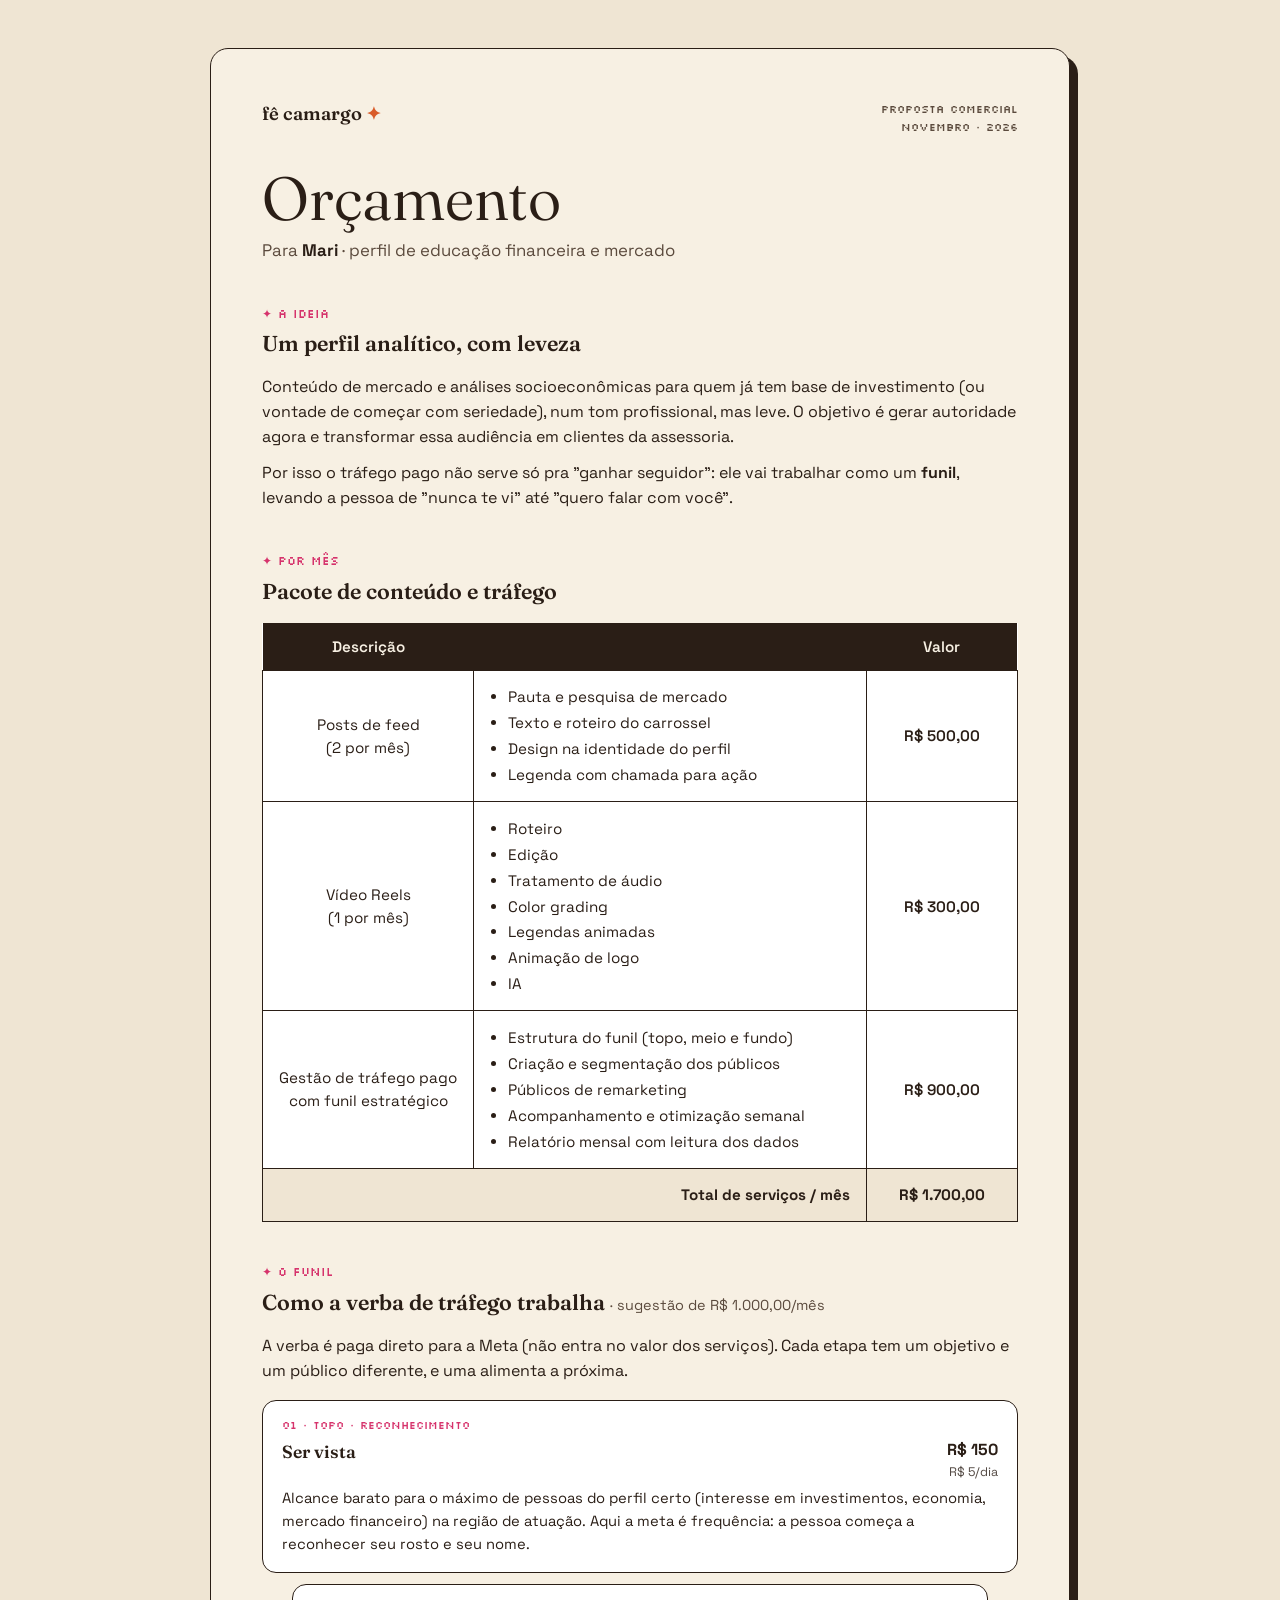
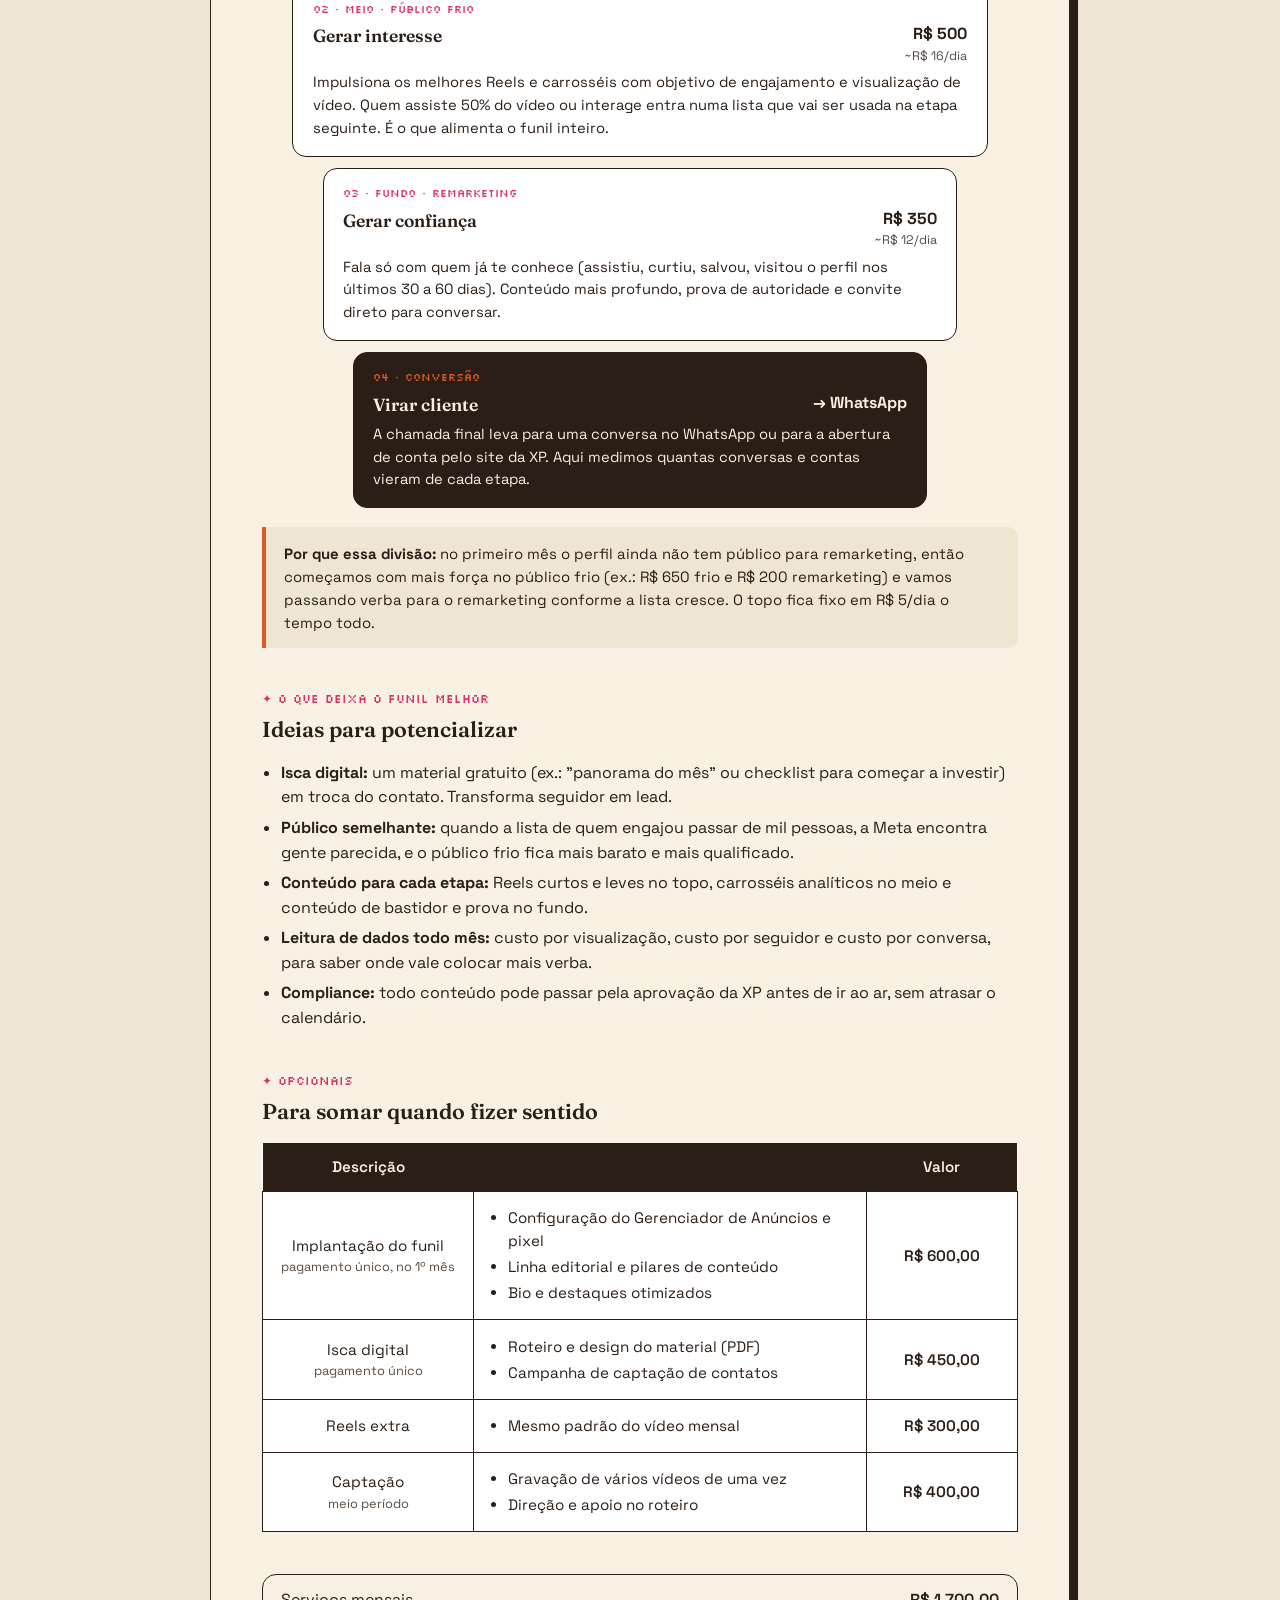
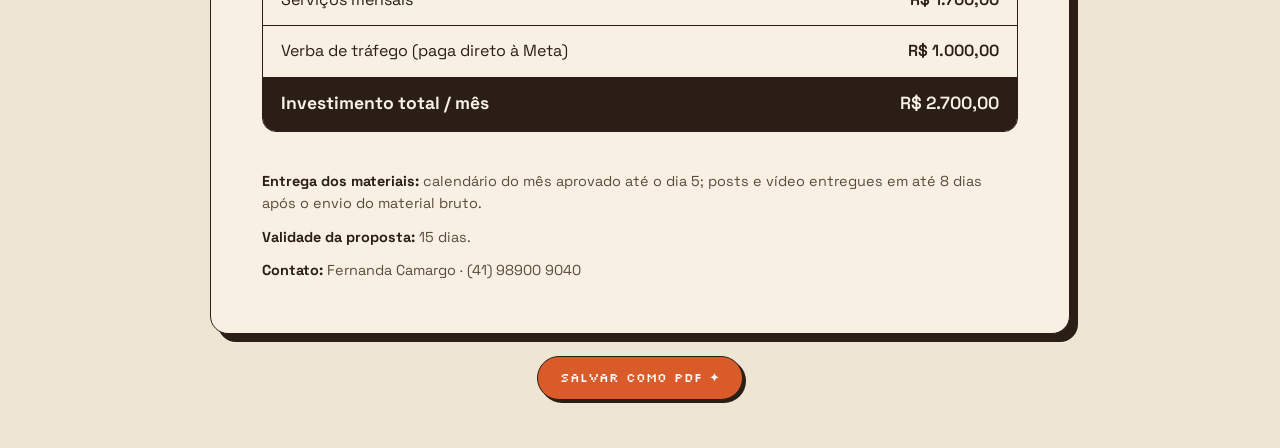
==== orcamentos/mari-mercado-q7m4.html @ 3ef26a36 "Adiciona area escondida de orcamentos e proposta da Mari Co-Authored-By: Claude Opus 5.5 <noreply@an" ====
<!DOCTYPE html>
<html lang="pt-BR">
<head>
  <meta charset="UTF-8" />
  <meta name="viewport" content="width=device-width, initial-scale=1.0" />
  <!-- página fora do ar público: não aparece no Google nem no menu do portfólio -->
  <meta name="robots" content="noindex, nofollow, noarchive" />
  <title>Orçamento · Mari</title>
  <link rel="preconnect" href="https://fonts.googleapis.com" />
  <link rel="preconnect" href="https://fonts.gstatic.com" crossorigin />
  <link href="https://fonts.googleapis.com/css2?family=Fraunces:opsz,wght@9..144,300..700&family=Space+Grotesk:wght@300..700&family=Silkscreen&display=swap" rel="stylesheet" />
  <link rel="stylesheet" href="orcamento.css" />
  <link rel="icon" href="data:image/svg+xml,<svg xmlns='http://www.w3.org/2000/svg' viewBox='0 0 100 100'><text y='.9em' font-size='90'>✦</text></svg>" />
</head>
<body>

  <main class="folha">

    <!-- ══════════ CABEÇALHO ══════════ -->
    <header class="topo">
      <span class="logo">fê camargo <span class="star">✦</span></span>
      <span class="meta">proposta comercial<br />novembro · 2026</span>
    </header>

    <h1>Orçamento</h1>
    <p class="para">Para <strong>Mari</strong> · perfil de educação financeira e mercado</p>

    <!-- ══════════ IDEIA ══════════ -->
    <span class="eyebrow">✦ a ideia</span>
    <h2>Um perfil analítico, com leveza</h2>
    <p>Conteúdo de mercado e análises socioeconômicas para quem já tem base de investimento (ou vontade de começar com seriedade), num tom profissional, mas leve. O objetivo é gerar autoridade agora e transformar essa audiência em clientes da assessoria.</p>
    <p>Por isso o tráfego pago não serve só pra "ganhar seguidor": ele vai trabalhar como um <strong>funil</strong>, levando a pessoa de "nunca te vi" até "quero falar com você".</p>

    <!-- ══════════ PACOTE MENSAL ══════════ -->
    <span class="eyebrow">✦ por mês</span>
    <h2>Pacote de conteúdo e tráfego</h2>

    <div class="tabela-wrap">
      <table>
        <thead>
          <tr><th>Descrição</th><th></th><th>Valor</th></tr>
        </thead>
        <tbody>
          <tr>
            <td>Posts de feed<br />(2 por mês)</td>
            <td>
              <ul>
                <li>Pauta e pesquisa de mercado</li>
                <li>Texto e roteiro do carrossel</li>
                <li>Design na identidade do perfil</li>
                <li>Legenda com chamada para ação</li>
              </ul>
            </td>
            <td>R$ 500,00</td>
          </tr>
          <tr>
            <td>Vídeo Reels<br />(1 por mês)</td>
            <td>
              <ul>
                <li>Roteiro</li>
                <li>Edição</li>
                <li>Tratamento de áudio</li>
                <li>Color grading</li>
                <li>Legendas animadas</li>
                <li>Animação de logo</li>
                <li>IA</li>
              </ul>
            </td>
            <td>R$ 300,00</td>
          </tr>
          <tr>
            <td>Gestão de tráfego pago<br />com funil estratégico</td>
            <td>
              <ul>
                <li>Estrutura do funil (topo, meio e fundo)</li>
                <li>Criação e segmentação dos públicos</li>
                <li>Públicos de remarketing</li>
                <li>Acompanhamento e otimização semanal</li>
                <li>Relatório mensal com leitura dos dados</li>
              </ul>
            </td>
            <td>R$ 900,00</td>
          </tr>
          <tr class="total">
            <td colspan="2">Total de serviços / mês</td>
            <td>R$ 1.700,00</td>
          </tr>
        </tbody>
      </table>
    </div>

    <!-- ══════════ FUNIL ══════════ -->
    <span class="eyebrow">✦ o funil</span>
    <h2>Como a verba de tráfego trabalha <small>· sugestão de R$ 1.000,00/mês</small></h2>
    <p>A verba é paga direto para a Meta (não entra no valor dos serviços). Cada etapa tem um objetivo e um público diferente, e uma alimenta a próxima.</p>

    <div class="funil" style="margin-top:1rem">
      <div class="etapa">
        <span class="etapa__tag">01 · topo · reconhecimento</span>
        <h3>Ser vista</h3>
        <span class="etapa__verba">R$ 150<small>R$ 5/dia</small></span>
        <p>Alcance barato para o máximo de pessoas do perfil certo (interesse em investimentos, economia, mercado financeiro) na região de atuação. Aqui a meta é frequência: a pessoa começa a reconhecer seu rosto e seu nome.</p>
      </div>
      <div class="etapa">
        <span class="etapa__tag">02 · meio · público frio</span>
        <h3>Gerar interesse</h3>
        <span class="etapa__verba">R$ 500<small>~R$ 16/dia</small></span>
        <p>Impulsiona os melhores Reels e carrosséis com objetivo de engajamento e visualização de vídeo. Quem assiste 50% do vídeo ou interage entra numa lista que vai ser usada na etapa seguinte. É o que alimenta o funil inteiro.</p>
      </div>
      <div class="etapa">
        <span class="etapa__tag">03 · fundo · remarketing</span>
        <h3>Gerar confiança</h3>
        <span class="etapa__verba">R$ 350<small>~R$ 12/dia</small></span>
        <p>Fala só com quem já te conhece (assistiu, curtiu, salvou, visitou o perfil nos últimos 30 a 60 dias). Conteúdo mais profundo, prova de autoridade e convite direto para conversar.</p>
      </div>
      <div class="etapa">
        <span class="etapa__tag">04 · conversão</span>
        <h3>Virar cliente</h3>
        <span class="etapa__verba">→ WhatsApp</span>
        <p>A chamada final leva para uma conversa no WhatsApp ou para a abertura de conta pelo site da XP. Aqui medimos quantas conversas e contas vieram de cada etapa.</p>
      </div>
    </div>

    <div class="nota">
      <strong>Por que essa divisão:</strong> no primeiro mês o perfil ainda não tem público para remarketing, então começamos com mais força no público frio (ex.: R$ 650 frio e R$ 200 remarketing) e vamos passando verba para o remarketing conforme a lista cresce. O topo fica fixo em R$ 5/dia o tempo todo.
    </div>

    <!-- ══════════ MELHORIAS ══════════ -->
    <span class="eyebrow">✦ o que deixa o funil melhor</span>
    <h2>Ideias para potencializar</h2>
    <ul class="lista">
      <li><strong>Isca digital:</strong> um material gratuito (ex.: "panorama do mês" ou checklist para começar a investir) em troca do contato. Transforma seguidor em lead.</li>
      <li><strong>Público semelhante:</strong> quando a lista de quem engajou passar de mil pessoas, a Meta encontra gente parecida, e o público frio fica mais barato e mais qualificado.</li>
      <li><strong>Conteúdo para cada etapa:</strong> Reels curtos e leves no topo, carrosséis analíticos no meio e conteúdo de bastidor e prova no fundo.</li>
      <li><strong>Leitura de dados todo mês:</strong> custo por visualização, custo por seguidor e custo por conversa, para saber onde vale colocar mais verba.</li>
      <li><strong>Compliance:</strong> todo conteúdo pode passar pela aprovação da XP antes de ir ao ar, sem atrasar o calendário.</li>
    </ul>

    <!-- ══════════ EXTRAS ══════════ -->
    <span class="eyebrow">✦ opcionais</span>
    <h2>Para somar quando fizer sentido</h2>
    <div class="tabela-wrap">
      <table>
        <thead>
          <tr><th>Descrição</th><th></th><th>Valor</th></tr>
        </thead>
        <tbody>
          <tr>
            <td>Implantação do funil<br /><span class="sub">pagamento único, no 1º mês</span></td>
            <td>
              <ul>
                <li>Configuração do Gerenciador de Anúncios e pixel</li>
                <li>Linha editorial e pilares de conteúdo</li>
                <li>Bio e destaques otimizados</li>
              </ul>
            </td>
            <td>R$ 600,00</td>
          </tr>
          <tr>
            <td>Isca digital<br /><span class="sub">pagamento único</span></td>
            <td>
              <ul>
                <li>Roteiro e design do material (PDF)</li>
                <li>Campanha de captação de contatos</li>
              </ul>
            </td>
            <td>R$ 450,00</td>
          </tr>
          <tr>
            <td>Reels extra</td>
            <td>
              <ul>
                <li>Mesmo padrão do vídeo mensal</li>
              </ul>
            </td>
            <td>R$ 300,00</td>
          </tr>
          <tr>
            <td>Captação<br /><span class="sub">meio período</span></td>
            <td>
              <ul>
                <li>Gravação de vários vídeos de uma vez</li>
                <li>Direção e apoio no roteiro</li>
              </ul>
            </td>
            <td>R$ 400,00</td>
          </tr>
        </tbody>
      </table>
    </div>

    <!-- ══════════ RESUMO ══════════ -->
    <div class="resumo">
      <div><span>Serviços mensais</span><span>R$ 1.700,00</span></div>
      <div><span>Verba de tráfego (paga direto à Meta)</span><span>R$ 1.000,00</span></div>
      <div><span>Investimento total / mês</span><span>R$ 2.700,00</span></div>
    </div>

    <!-- ══════════ RODAPÉ ══════════ -->
    <footer class="rodape">
      <p><strong>Entrega dos materiais:</strong> calendário do mês aprovado até o dia 5; posts e vídeo entregues em até 8 dias após o envio do material bruto.</p>
      <p><strong>Validade da proposta:</strong> 15 dias.</p>
      <p><strong>Contato:</strong> Fernanda Camargo · (41) 98900 9040</p>
    </footer>

  </main>

  <div class="acoes">
    <button type="button" onclick="window.print()">salvar como PDF ✦</button>
  </div>

</body>
</html>
---- orcamentos/orcamento.css ----
/* ═══════════════════════════════════════════
   Orçamentos · Fernanda Camargo
   Base compartilhada por todas as propostas
   ═══════════════════════════════════════════ */

:root {
  --paper: #efe5d3;
  --paper-2: #f7f0e3;
  --ink: #2a1e16;
  --ink-soft: #5b4a3d;
  --wine: #8e2b25;
  --orange: #d95b29;
  --pink: #d6336c;
  --line: #2a1e16;
  --font-display: "Fraunces", serif;
  --font-body: "Space Grotesk", sans-serif;
  --font-pixel: "Silkscreen", monospace;
}

* { margin: 0; padding: 0; box-sizing: border-box; }

body {
  font-family: var(--font-body);
  background: var(--paper);
  color: var(--ink);
  line-height: 1.55;
  padding: clamp(1rem, 4vw, 3rem) 16px;
}

.folha {
  max-width: 860px;
  margin: 0 auto;
  background: var(--paper-2);
  border: 1.5px solid var(--line);
  border-radius: 18px;
  padding: clamp(1.4rem, 5vw, 3.2rem);
  box-shadow: 8px 8px 0 var(--ink);
}

.topo { display: flex; justify-content: space-between; align-items: flex-start; gap: 1rem; flex-wrap: wrap; }
.logo { font-family: var(--font-display); font-weight: 600; font-size: 1.15rem; }
.logo .star { color: var(--orange); }
.meta { font-family: var(--font-pixel); font-size: 0.7rem; text-align: right; color: var(--ink-soft); }

h1 {
  font-family: var(--font-display);
  font-weight: 350;
  font-size: clamp(2.4rem, 8vw, 3.8rem);
  line-height: 1.05;
  margin: 2rem 0 0.4rem;
}
.para { font-size: 1.05rem; color: var(--ink-soft); }
.para strong { color: var(--ink); }

h2 {
  font-family: var(--font-display);
  font-weight: 600;
  font-size: 1.35rem;
  margin: 2.6rem 0 0.9rem;
}
h2 small { font-family: var(--font-body); font-weight: 400; font-size: 0.9rem; color: var(--ink-soft); }

.eyebrow {
  font-family: var(--font-pixel);
  font-size: 0.72rem;
  color: var(--pink);
  display: block;
  margin-top: 2.6rem;
}
.eyebrow + h2 { margin-top: 0.3rem; }

p + p { margin-top: 0.7rem; }

/* ── Tabela no estilo das propostas ─────── */
.tabela-wrap { overflow-x: auto; }
table { width: 100%; border-collapse: collapse; background: #fff; font-size: 0.95rem; }
th {
  background: var(--ink);
  color: var(--paper-2);
  font-weight: 600;
  padding: 0.75rem 1rem;
  text-align: center;
}
td { border: 1px solid var(--line); padding: 0.9rem 1rem; vertical-align: middle; }
td:first-child { text-align: center; width: 28%; }
td:last-child { text-align: center; width: 20%; white-space: nowrap; font-weight: 600; }
td ul { padding-left: 1.1rem; }
td li + li { margin-top: 0.15rem; }
td .sub { display: block; font-weight: 400; font-size: 0.8rem; color: var(--ink-soft); }
tr.total td { background: var(--paper); font-weight: 700; }
tr.total td:first-child { text-align: right; }

/* ── Funil ─────────────────────────────── */
.funil { display: grid; gap: 0.7rem; margin-top: 0.4rem; }
.etapa {
  margin: 0 auto;
  width: 100%;
  border: 1.5px solid var(--line);
  border-radius: 14px;
  padding: 1rem 1.2rem;
  background: #fff;
  display: grid;
  grid-template-columns: 1fr auto;
  gap: 0.3rem 1rem;
}
.etapa:nth-child(2) { width: 92%; }
.etapa:nth-child(3) { width: 84%; }
.etapa:nth-child(4) { width: 76%; background: var(--ink); color: var(--paper-2); }
.etapa:nth-child(4) .etapa__tag { color: var(--orange); }
.etapa__tag { font-family: var(--font-pixel); font-size: 0.68rem; color: var(--pink); grid-column: 1 / -1; }
.etapa h3 { font-family: var(--font-display); font-weight: 600; font-size: 1.1rem; }
.etapa__verba { font-weight: 700; text-align: right; white-space: nowrap; }
.etapa__verba small { display: block; font-weight: 400; font-size: 0.78rem; opacity: 0.8; }
.etapa p { grid-column: 1 / -1; font-size: 0.92rem; }

.nota {
  margin-top: 1.2rem;
  border-left: 4px solid var(--orange);
  background: var(--paper);
  padding: 0.9rem 1.1rem;
  border-radius: 0 10px 10px 0;
  font-size: 0.93rem;
}

.lista { padding-left: 1.2rem; }
.lista li + li { margin-top: 0.35rem; }

.resumo {
  margin-top: 2.6rem;
  border: 1.5px solid var(--line);
  border-radius: 14px;
  overflow: hidden;
}
.resumo div { display: flex; justify-content: space-between; gap: 1rem; padding: 0.8rem 1.1rem; border-bottom: 1px solid var(--line); }
.resumo div:last-child { border-bottom: 0; background: var(--ink); color: var(--paper-2); font-weight: 700; font-size: 1.1rem; }
.resumo span:last-child { white-space: nowrap; font-weight: 600; }

.rodape { margin-top: 2.4rem; font-size: 0.9rem; color: var(--ink-soft); }
.rodape strong { color: var(--ink); }

.acoes { max-width: 860px; margin: 1.4rem auto 0; text-align: center; }
.acoes button {
  font: inherit;
  font-family: var(--font-pixel);
  font-size: 0.8rem;
  background: var(--orange);
  color: #fff;
  border: 1.5px solid var(--ink);
  border-radius: 999px;
  padding: 0.7rem 1.4rem;
  cursor: pointer;
  box-shadow: 3px 3px 0 var(--ink);
}

@media (max-width: 560px) {
  .etapa:nth-child(n) { width: 100%; }
  td { padding: 0.7rem; }
  .meta { text-align: left; }
}

/* ── Impressão / salvar como PDF ───────── */
@media print {
  @page { margin: 12mm; }
  body { background: #fff; padding: 0; }
  .folha { box-shadow: none; border: 0; padding: 0; max-width: none; }
  .acoes { display: none; }
  .etapa, tr, .resumo, .nota { break-inside: avoid; }
  * { -webkit-print-color-adjust: exact; print-color-adjust: exact; }
}
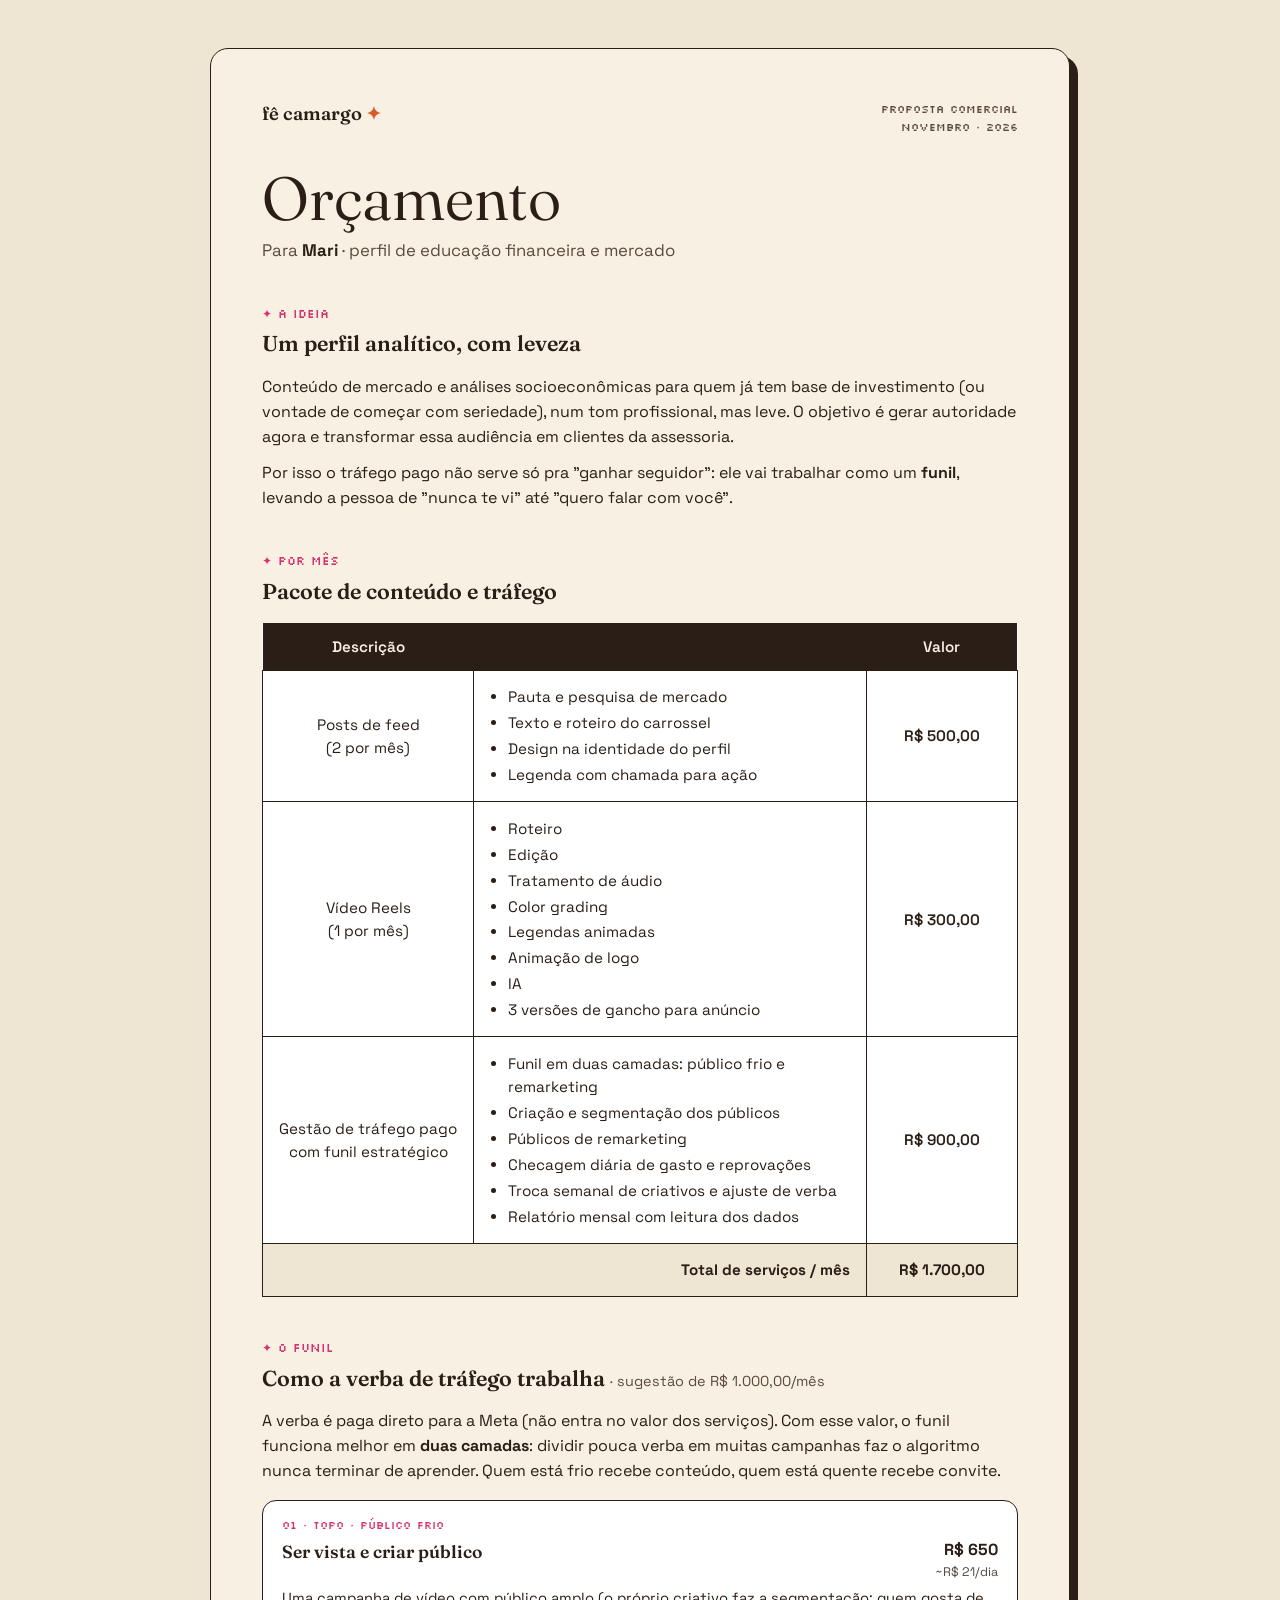
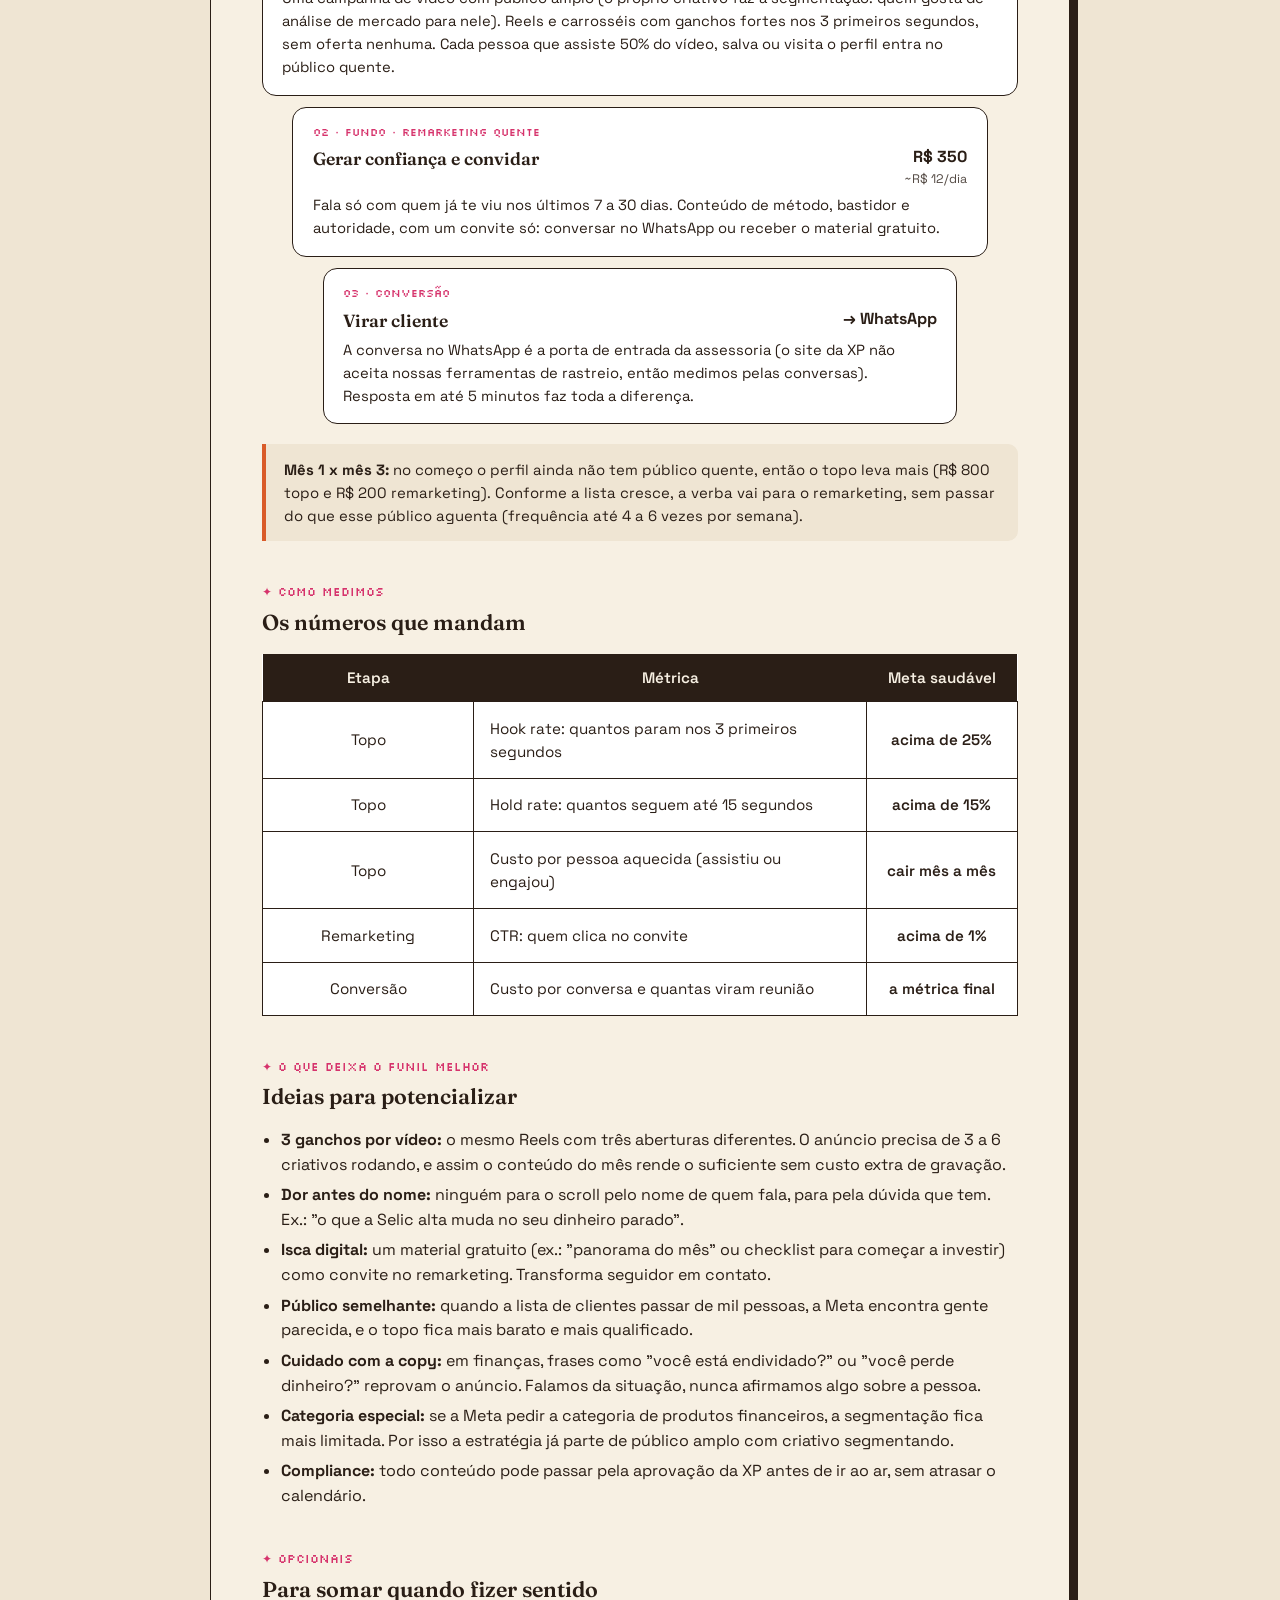
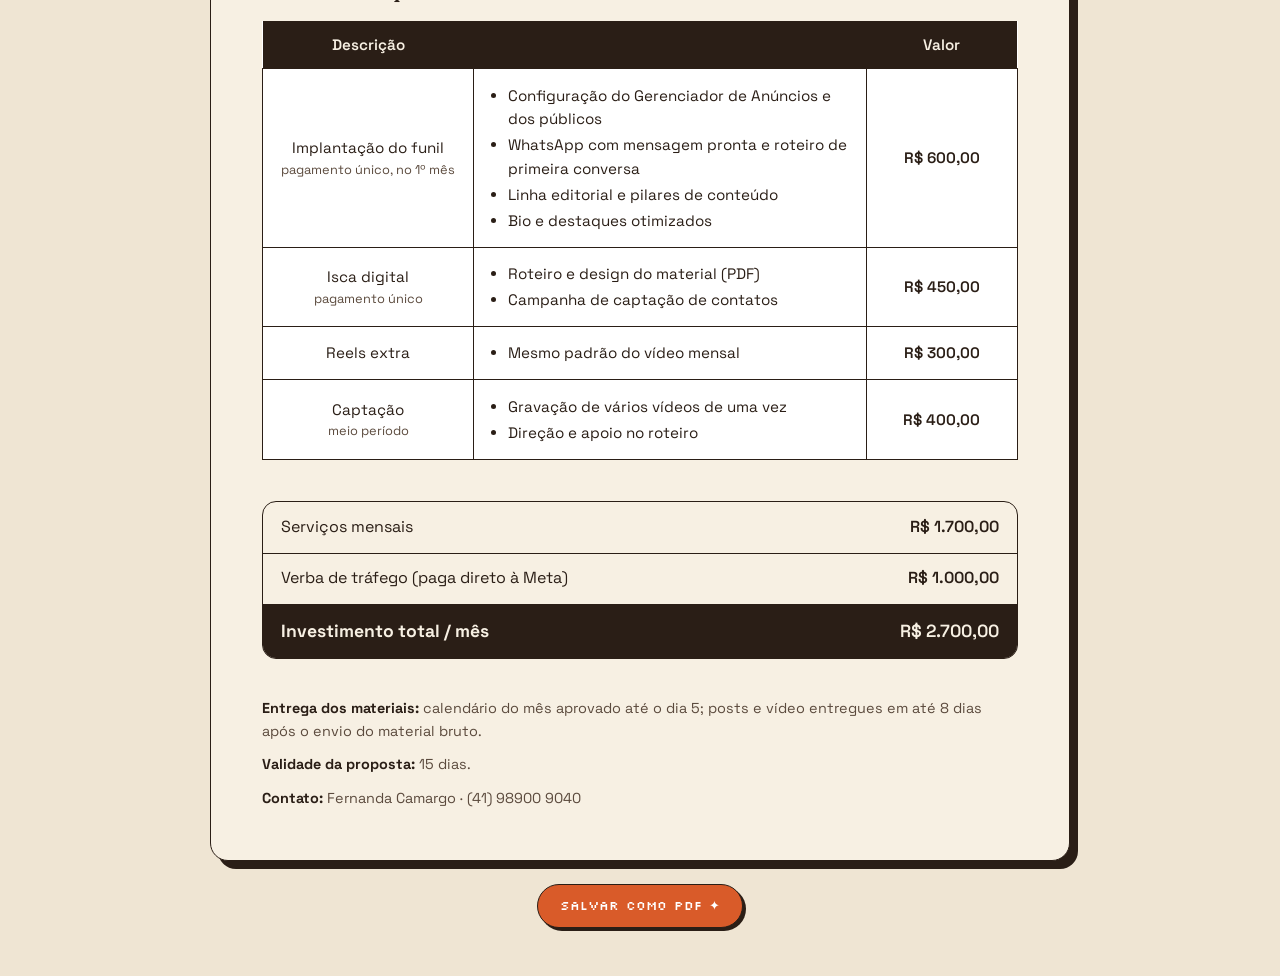
==== commit 43cd7dab: "Ajusta funil da proposta da Mari com base no guia do Pingu Funil em duas camadas para conta pequena," ====
--- a/orcamentos/mari-mercado-q7m4.html
+++ b/orcamentos/mari-mercado-q7m4.html
@@ -64,6 +64,7 @@
                 <li>Legendas animadas</li>
                 <li>Animação de logo</li>
                 <li>IA</li>
+                <li>3 versões de gancho para anúncio</li>
               </ul>
             </td>
             <td>R$ 300,00</td>
@@ -72,10 +73,11 @@
             <td>Gestão de tráfego pago<br />com funil estratégico</td>
             <td>
               <ul>
-                <li>Estrutura do funil (topo, meio e fundo)</li>
+                <li>Funil em duas camadas: público frio e remarketing</li>
                 <li>Criação e segmentação dos públicos</li>
                 <li>Públicos de remarketing</li>
-                <li>Acompanhamento e otimização semanal</li>
+                <li>Checagem diária de gasto e reprovações</li>
+                <li>Troca semanal de criativos e ajuste de verba</li>
                 <li>Relatório mensal com leitura dos dados</li>
               </ul>
             </td>
@@ -92,47 +94,61 @@
     <!-- ══════════ FUNIL ══════════ -->
     <span class="eyebrow">✦ o funil</span>
     <h2>Como a verba de tráfego trabalha <small>· sugestão de R$ 1.000,00/mês</small></h2>
-    <p>A verba é paga direto para a Meta (não entra no valor dos serviços). Cada etapa tem um objetivo e um público diferente, e uma alimenta a próxima.</p>
+    <p>A verba é paga direto para a Meta (não entra no valor dos serviços). Com esse valor, o funil funciona melhor em <strong>duas camadas</strong>: dividir pouca verba em muitas campanhas faz o algoritmo nunca terminar de aprender. Quem está frio recebe conteúdo, quem está quente recebe convite.</p>
 
     <div class="funil" style="margin-top:1rem">
       <div class="etapa">
-        <span class="etapa__tag">01 · topo · reconhecimento</span>
-        <h3>Ser vista</h3>
-        <span class="etapa__verba">R$ 150<small>R$ 5/dia</small></span>
-        <p>Alcance barato para o máximo de pessoas do perfil certo (interesse em investimentos, economia, mercado financeiro) na região de atuação. Aqui a meta é frequência: a pessoa começa a reconhecer seu rosto e seu nome.</p>
+        <span class="etapa__tag">01 · topo · público frio</span>
+        <h3>Ser vista e criar público</h3>
+        <span class="etapa__verba">R$ 650<small>~R$ 21/dia</small></span>
+        <p>Uma campanha de vídeo com público amplo (o próprio criativo faz a segmentação: quem gosta de análise de mercado para nele). Reels e carrosséis com ganchos fortes nos 3 primeiros segundos, sem oferta nenhuma. Cada pessoa que assiste 50% do vídeo, salva ou visita o perfil entra no público quente.</p>
       </div>
       <div class="etapa">
-        <span class="etapa__tag">02 · meio · público frio</span>
-        <h3>Gerar interesse</h3>
-        <span class="etapa__verba">R$ 500<small>~R$ 16/dia</small></span>
-        <p>Impulsiona os melhores Reels e carrosséis com objetivo de engajamento e visualização de vídeo. Quem assiste 50% do vídeo ou interage entra numa lista que vai ser usada na etapa seguinte. É o que alimenta o funil inteiro.</p>
+        <span class="etapa__tag">02 · fundo · remarketing quente</span>
+        <h3>Gerar confiança e convidar</h3>
+        <span class="etapa__verba">R$ 350<small>~R$ 12/dia</small></span>
+        <p>Fala só com quem já te viu nos últimos 7 a 30 dias. Conteúdo de método, bastidor e autoridade, com um convite só: conversar no WhatsApp ou receber o material gratuito.</p>
       </div>
       <div class="etapa">
-        <span class="etapa__tag">03 · fundo · remarketing</span>
-        <h3>Gerar confiança</h3>
-        <span class="etapa__verba">R$ 350<small>~R$ 12/dia</small></span>
-        <p>Fala só com quem já te conhece (assistiu, curtiu, salvou, visitou o perfil nos últimos 30 a 60 dias). Conteúdo mais profundo, prova de autoridade e convite direto para conversar.</p>
-      </div>
-      <div class="etapa">
-        <span class="etapa__tag">04 · conversão</span>
+        <span class="etapa__tag">03 · conversão</span>
         <h3>Virar cliente</h3>
         <span class="etapa__verba">→ WhatsApp</span>
-        <p>A chamada final leva para uma conversa no WhatsApp ou para a abertura de conta pelo site da XP. Aqui medimos quantas conversas e contas vieram de cada etapa.</p>
+        <p>A conversa no WhatsApp é a porta de entrada da assessoria (o site da XP não aceita nossas ferramentas de rastreio, então medimos pelas conversas). Resposta em até 5 minutos faz toda a diferença.</p>
       </div>
     </div>
 
     <div class="nota">
-      <strong>Por que essa divisão:</strong> no primeiro mês o perfil ainda não tem público para remarketing, então começamos com mais força no público frio (ex.: R$ 650 frio e R$ 200 remarketing) e vamos passando verba para o remarketing conforme a lista cresce. O topo fica fixo em R$ 5/dia o tempo todo.
+      <strong>Mês 1 x mês 3:</strong> no começo o perfil ainda não tem público quente, então o topo leva mais (R$ 800 topo e R$ 200 remarketing). Conforme a lista cresce, a verba vai para o remarketing, sem passar do que esse público aguenta (frequência até 4 a 6 vezes por semana).
+    </div>
+
+    <!-- ══════════ MÉTRICAS ══════════ -->
+    <span class="eyebrow">✦ como medimos</span>
+    <h2>Os números que mandam</h2>
+    <div class="tabela-wrap">
+      <table>
+        <thead>
+          <tr><th>Etapa</th><th>Métrica</th><th>Meta saudável</th></tr>
+        </thead>
+        <tbody>
+          <tr><td>Topo</td><td>Hook rate: quantos param nos 3 primeiros segundos</td><td>acima de 25%</td></tr>
+          <tr><td>Topo</td><td>Hold rate: quantos seguem até 15 segundos</td><td>acima de 15%</td></tr>
+          <tr><td>Topo</td><td>Custo por pessoa aquecida (assistiu ou engajou)</td><td>cair mês a mês</td></tr>
+          <tr><td>Remarketing</td><td>CTR: quem clica no convite</td><td>acima de 1%</td></tr>
+          <tr><td>Conversão</td><td>Custo por conversa e quantas viram reunião</td><td>a métrica final</td></tr>
+        </tbody>
+      </table>
     </div>
 
     <!-- ══════════ MELHORIAS ══════════ -->
     <span class="eyebrow">✦ o que deixa o funil melhor</span>
     <h2>Ideias para potencializar</h2>
     <ul class="lista">
-      <li><strong>Isca digital:</strong> um material gratuito (ex.: "panorama do mês" ou checklist para começar a investir) em troca do contato. Transforma seguidor em lead.</li>
-      <li><strong>Público semelhante:</strong> quando a lista de quem engajou passar de mil pessoas, a Meta encontra gente parecida, e o público frio fica mais barato e mais qualificado.</li>
-      <li><strong>Conteúdo para cada etapa:</strong> Reels curtos e leves no topo, carrosséis analíticos no meio e conteúdo de bastidor e prova no fundo.</li>
-      <li><strong>Leitura de dados todo mês:</strong> custo por visualização, custo por seguidor e custo por conversa, para saber onde vale colocar mais verba.</li>
+      <li><strong>3 ganchos por vídeo:</strong> o mesmo Reels com três aberturas diferentes. O anúncio precisa de 3 a 6 criativos rodando, e assim o conteúdo do mês rende o suficiente sem custo extra de gravação.</li>
+      <li><strong>Dor antes do nome:</strong> ninguém para o scroll pelo nome de quem fala, para pela dúvida que tem. Ex.: "o que a Selic alta muda no seu dinheiro parado".</li>
+      <li><strong>Isca digital:</strong> um material gratuito (ex.: "panorama do mês" ou checklist para começar a investir) como convite no remarketing. Transforma seguidor em contato.</li>
+      <li><strong>Público semelhante:</strong> quando a lista de clientes passar de mil pessoas, a Meta encontra gente parecida, e o topo fica mais barato e mais qualificado.</li>
+      <li><strong>Cuidado com a copy:</strong> em finanças, frases como "você está endividado?" ou "você perde dinheiro?" reprovam o anúncio. Falamos da situação, nunca afirmamos algo sobre a pessoa.</li>
+      <li><strong>Categoria especial:</strong> se a Meta pedir a categoria de produtos financeiros, a segmentação fica mais limitada. Por isso a estratégia já parte de público amplo com criativo segmentando.</li>
       <li><strong>Compliance:</strong> todo conteúdo pode passar pela aprovação da XP antes de ir ao ar, sem atrasar o calendário.</li>
     </ul>
 
@@ -149,7 +165,8 @@
             <td>Implantação do funil<br /><span class="sub">pagamento único, no 1º mês</span></td>
             <td>
               <ul>
-                <li>Configuração do Gerenciador de Anúncios e pixel</li>
+                <li>Configuração do Gerenciador de Anúncios e dos públicos</li>
+                <li>WhatsApp com mensagem pronta e roteiro de primeira conversa</li>
                 <li>Linha editorial e pilares de conteúdo</li>
                 <li>Bio e destaques otimizados</li>
               </ul>
--- a/orcamentos/orcamento.css
+++ b/orcamentos/orcamento.css
@@ -154,8 +154,16 @@
 
 @media (max-width: 560px) {
   .etapa:nth-child(n) { width: 100%; }
-  td { padding: 0.7rem; }
   .meta { text-align: left; }
+  thead { display: none; }
+  table, tbody, tr, td { display: block; width: 100% !important; }
+  tr { border: 1px solid var(--line); border-top: 0; }
+  tr:first-child { border-top: 1px solid var(--line); }
+  td { border: 0; padding: 0.5rem 0.9rem; text-align: left !important; white-space: normal !important; }
+  td:first-child { background: var(--ink); color: var(--paper-2); font-weight: 600; }
+  td:first-child .sub { color: var(--paper); margin-left: 0.3rem; display: inline; }
+  td:last-child { font-size: 1.05rem; padding-bottom: 0.8rem; }
+  tr.total td:first-child { text-align: left !important; background: var(--ink); color: var(--paper-2); }
 }
 
 /* ── Impressão / salvar como PDF ───────── */
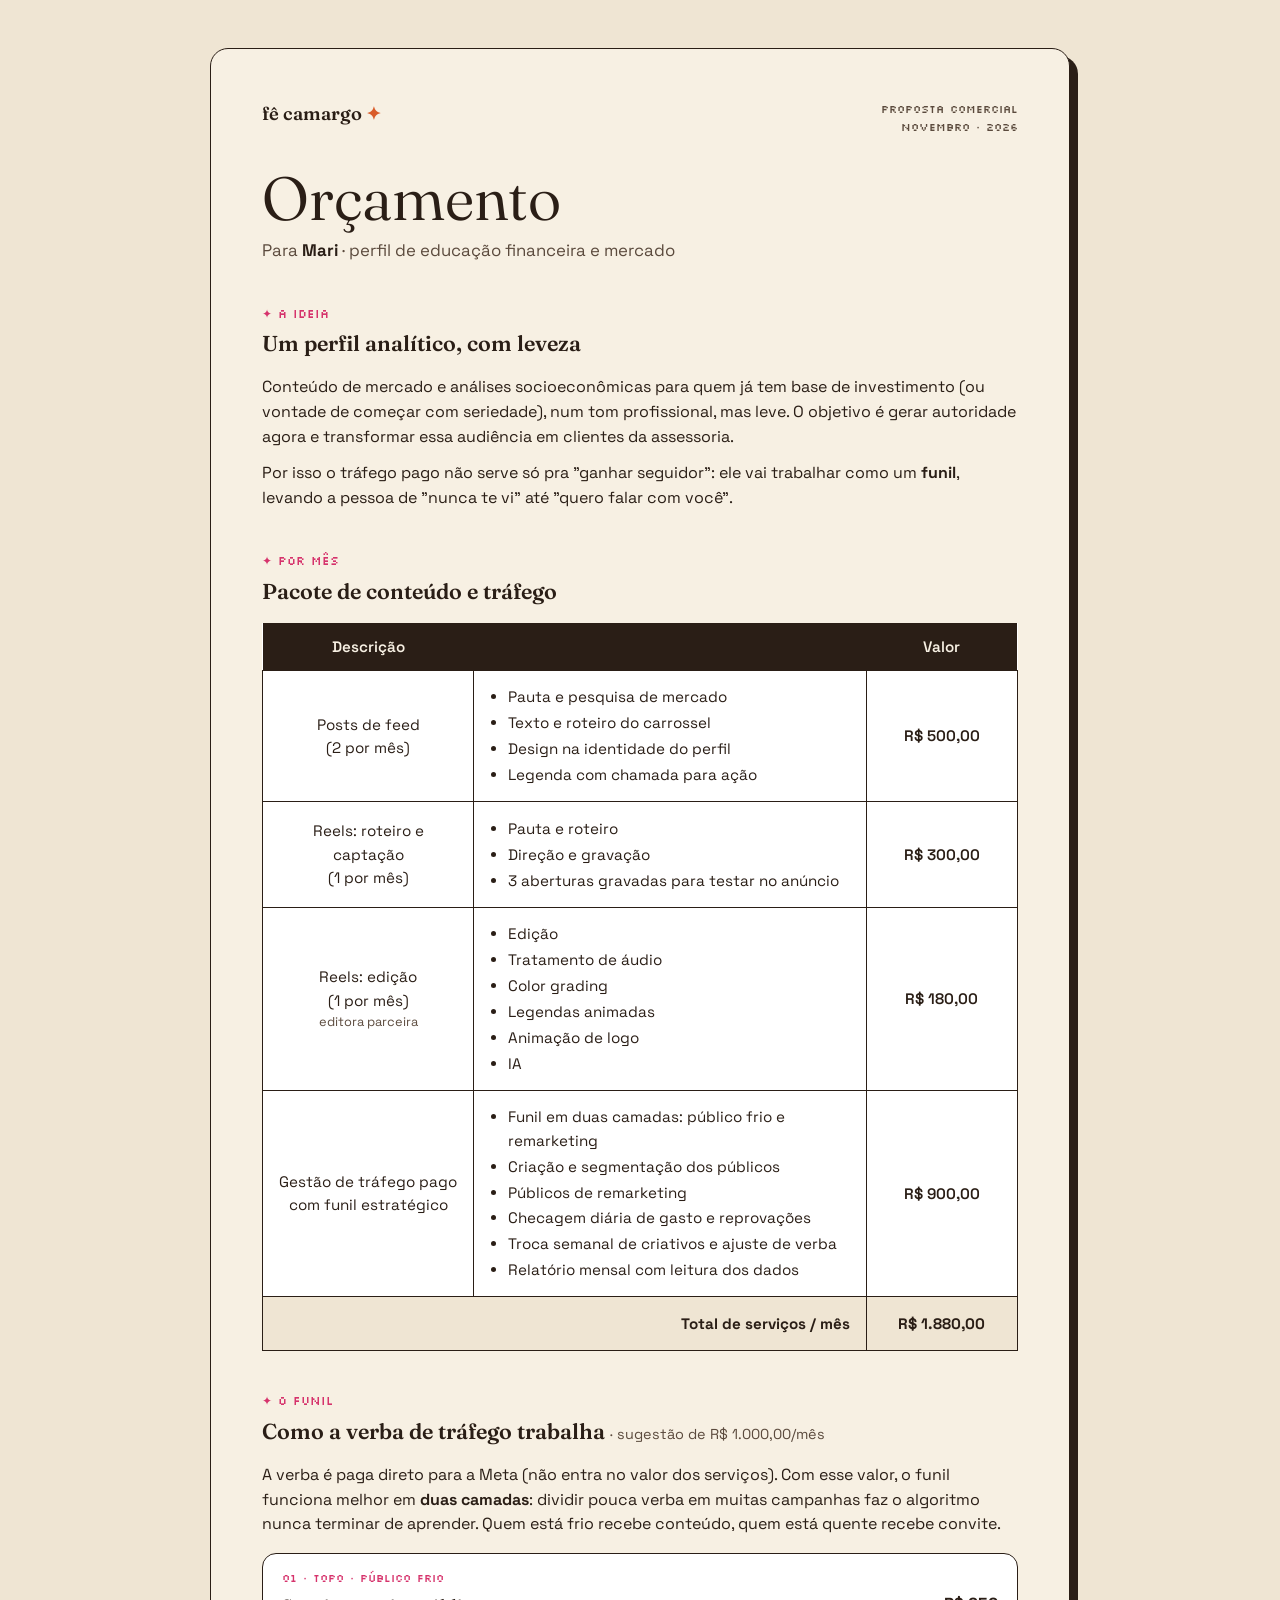
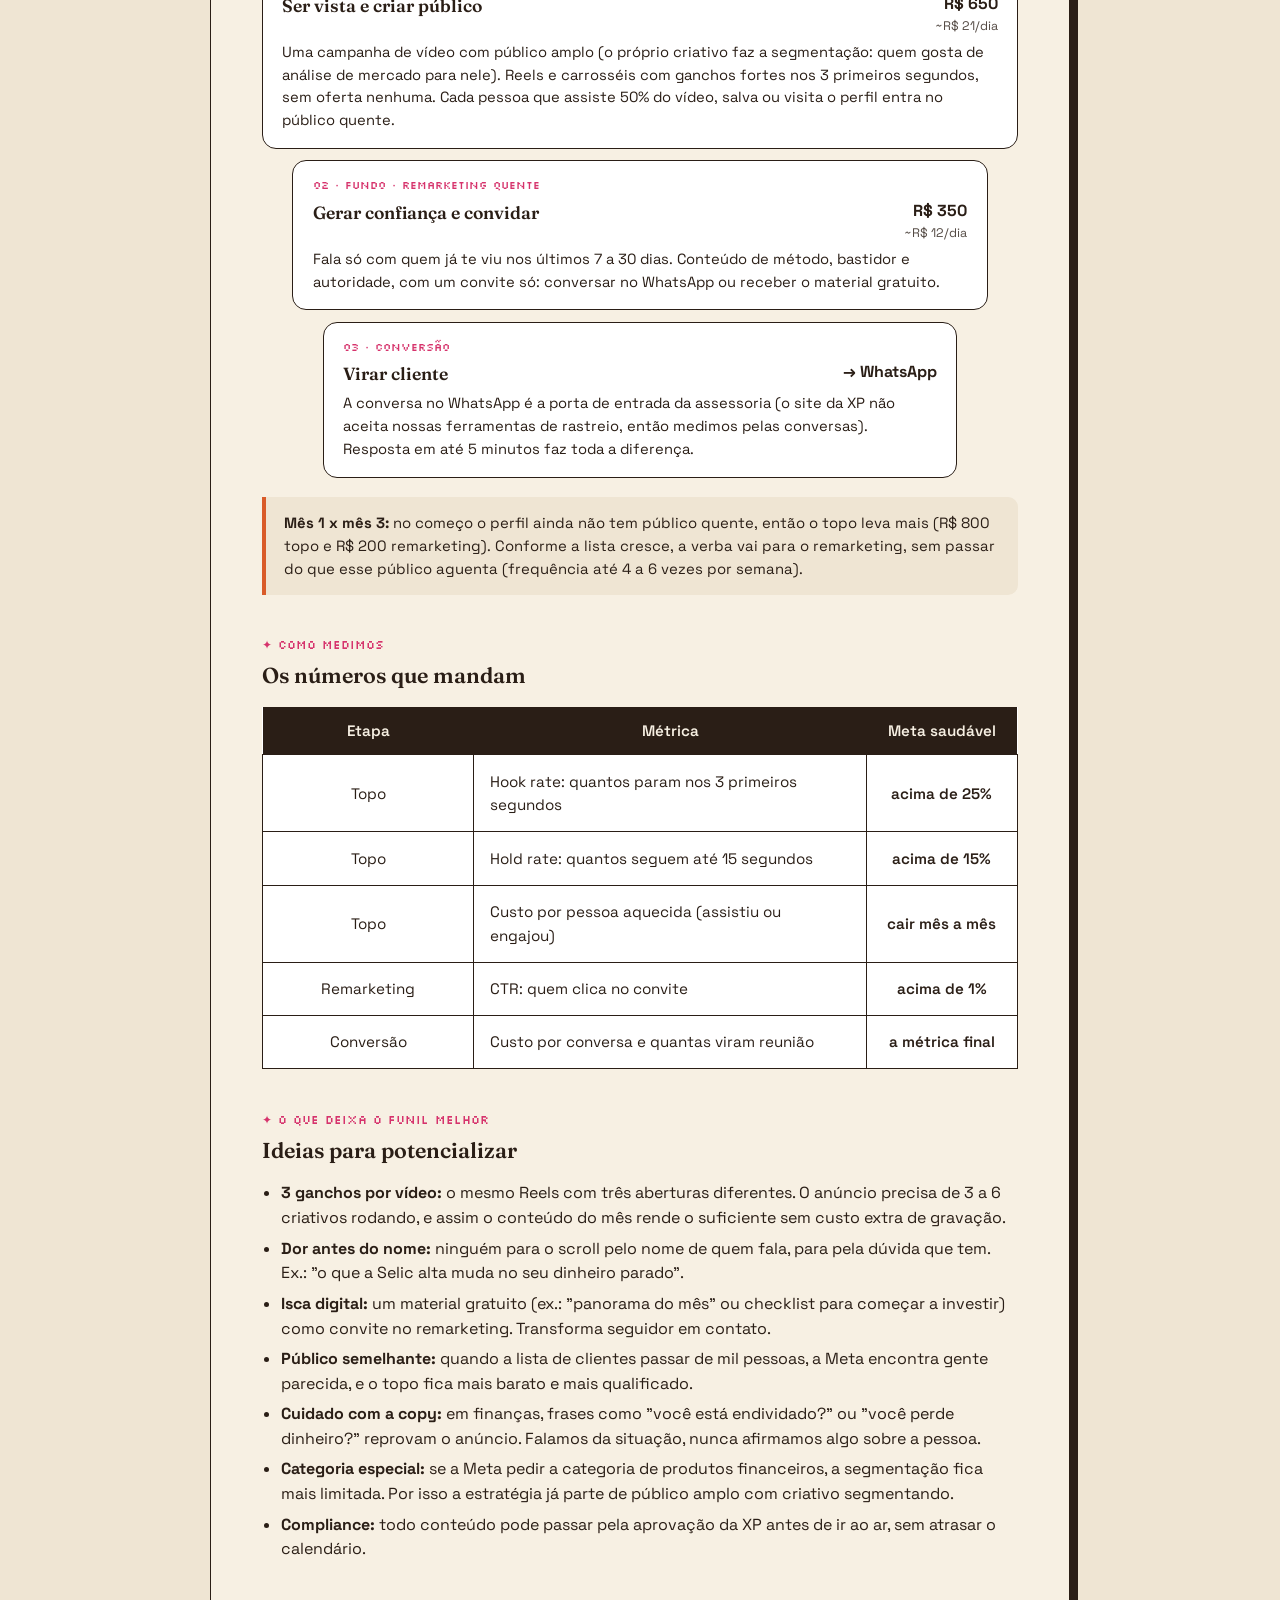
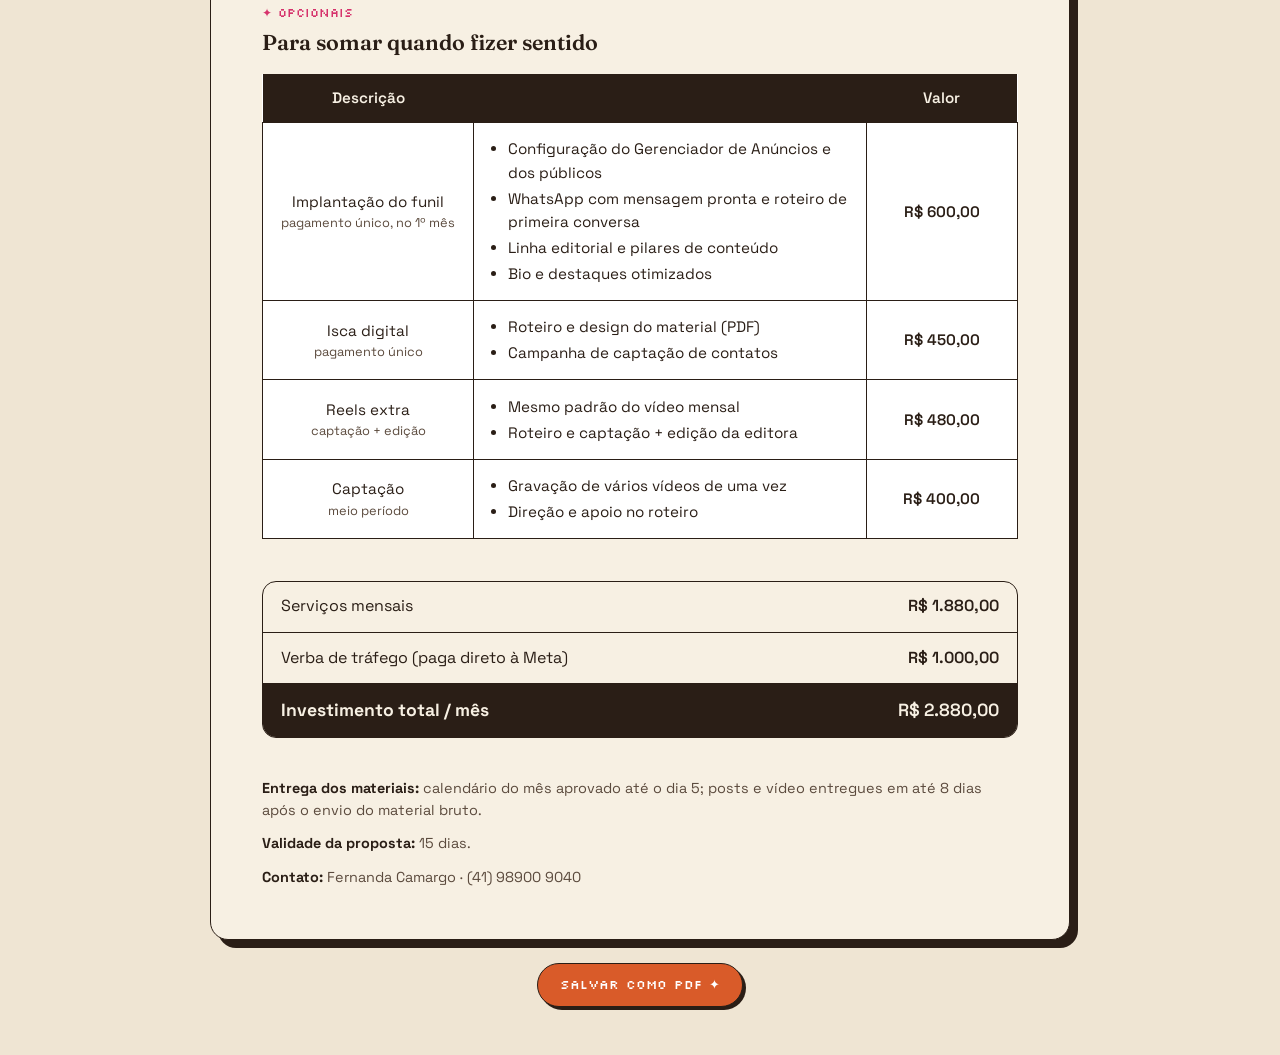
==== commit b03af942: "Separa captacao (Fernanda) e edicao (editora) no Reels da Mari Co-Authored-By: Claude Opus 5.5 <nore" ====
--- a/orcamentos/mari-mercado-q7m4.html
+++ b/orcamentos/mari-mercado-q7m4.html
@@ -54,20 +54,29 @@
             <td>R$ 500,00</td>
           </tr>
           <tr>
-            <td>Vídeo Reels<br />(1 por mês)</td>
-            <td>
-              <ul>
-                <li>Roteiro</li>
+            <td>Reels: roteiro e captação<br />(1 por mês)</td>
+            <td>
+              <ul>
+                <li>Pauta e roteiro</li>
+                <li>Direção e gravação</li>
+                <li>3 aberturas gravadas para testar no anúncio</li>
+              </ul>
+            </td>
+            <td>R$ 300,00</td>
+          </tr>
+          <tr>
+            <td>Reels: edição<br />(1 por mês)<br /><span class="sub">editora parceira</span></td>
+            <td>
+              <ul>
                 <li>Edição</li>
                 <li>Tratamento de áudio</li>
                 <li>Color grading</li>
                 <li>Legendas animadas</li>
                 <li>Animação de logo</li>
                 <li>IA</li>
-                <li>3 versões de gancho para anúncio</li>
-              </ul>
-            </td>
-            <td>R$ 300,00</td>
+              </ul>
+            </td>
+            <td>R$ 180,00</td>
           </tr>
           <tr>
             <td>Gestão de tráfego pago<br />com funil estratégico</td>
@@ -85,7 +94,7 @@
           </tr>
           <tr class="total">
             <td colspan="2">Total de serviços / mês</td>
-            <td>R$ 1.700,00</td>
+            <td>R$ 1.880,00</td>
           </tr>
         </tbody>
       </table>
@@ -184,13 +193,14 @@
             <td>R$ 450,00</td>
           </tr>
           <tr>
-            <td>Reels extra</td>
+            <td>Reels extra<br /><span class="sub">captação + edição</span></td>
             <td>
               <ul>
                 <li>Mesmo padrão do vídeo mensal</li>
-              </ul>
-            </td>
-            <td>R$ 300,00</td>
+                <li>Roteiro e captação + edição da editora</li>
+              </ul>
+            </td>
+            <td>R$ 480,00</td>
           </tr>
           <tr>
             <td>Captação<br /><span class="sub">meio período</span></td>
@@ -208,9 +218,9 @@
 
     <!-- ══════════ RESUMO ══════════ -->
     <div class="resumo">
-      <div><span>Serviços mensais</span><span>R$ 1.700,00</span></div>
+      <div><span>Serviços mensais</span><span>R$ 1.880,00</span></div>
       <div><span>Verba de tráfego (paga direto à Meta)</span><span>R$ 1.000,00</span></div>
-      <div><span>Investimento total / mês</span><span>R$ 2.700,00</span></div>
+      <div><span>Investimento total / mês</span><span>R$ 2.880,00</span></div>
     </div>
 
     <!-- ══════════ RODAPÉ ══════════ -->
